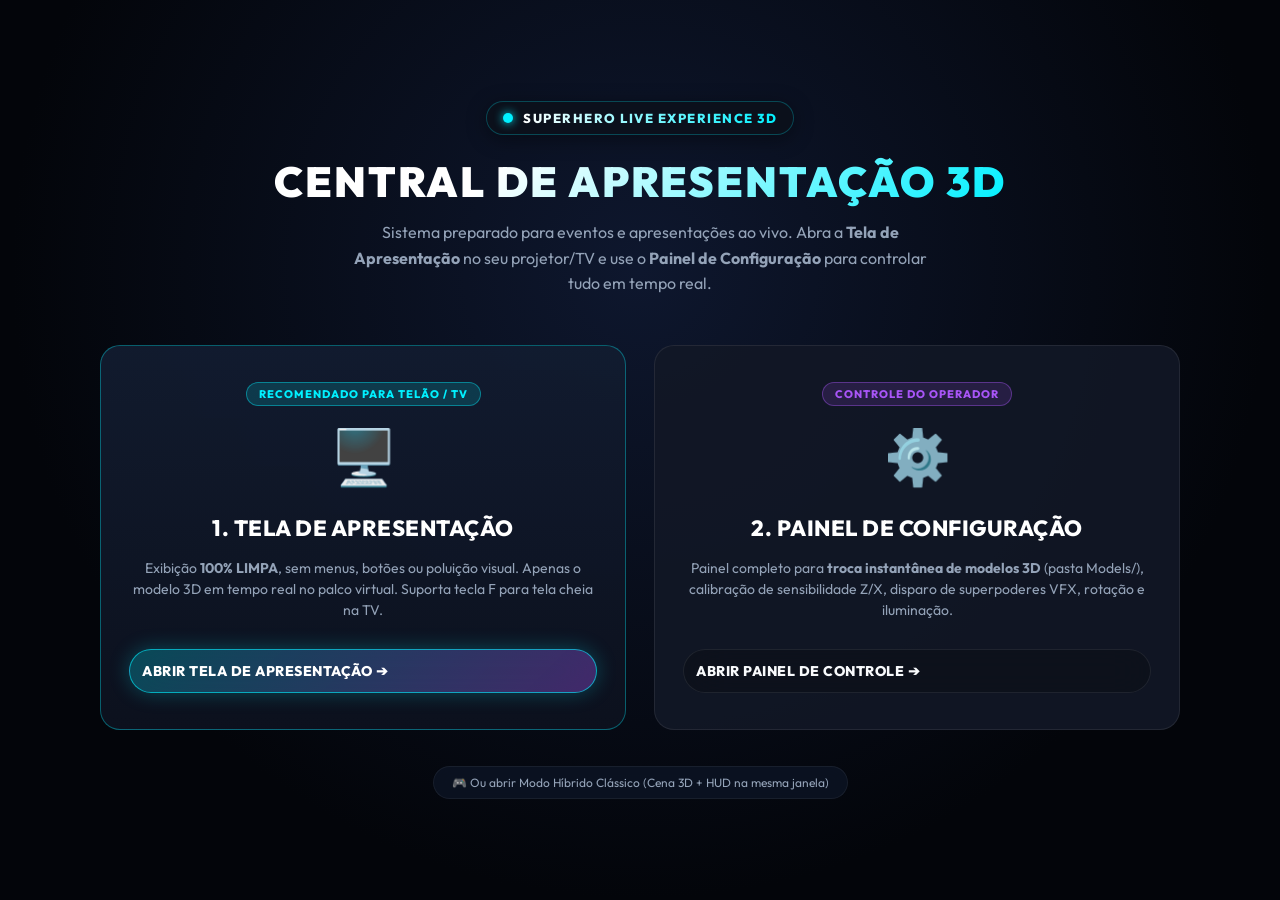
==== render-engine-web/index.html @ 76c5e59f "feat: complete superhero live experience 3d with dual-engine hand tracking, gesture analyzer, 6-dof " ====
<!DOCTYPE html>
<html lang="pt-BR">

<head>
    <meta charset="UTF-8">
    <meta name="viewport" content="width=device-width, initial-scale=1.0">
    <title>Superhero Live Experience 3D - Central de Apresentação</title>
    
    <!-- Google Fonts -->
    <link rel="preconnect" href="https://fonts.googleapis.com">
    <link rel="preconnect" href="https://fonts.gstatic.com" crossorigin>
    <link href="https://fonts.googleapis.com/css2?family=Outfit:wght@300;400;500;600;700;800;900&family=JetBrains+Mono:wght@400;500;700&display=swap" rel="stylesheet">
    
    <!-- Styles -->
    <link rel="stylesheet" href="css/style.css?v=3.1.0">
</head>

<body class="dashboard-page">
    <div class="hub-hero">
        <div class="brand-badge" style="margin-bottom: 20px;">
            <span class="pulse-dot"></span>
            <span class="brand-text">SUPERHERO LIVE EXPERIENCE 3D</span>
        </div>

        <h1 class="hub-title">CENTRAL DE APRESENTAÇÃO 3D</h1>
        <p class="hub-subtitle">
            Sistema preparado para eventos e apresentações ao vivo. Abra a <strong>Tela de Apresentação</strong> no seu projetor/TV e use o <strong>Painel de Configuração</strong> para controlar tudo em tempo real.
        </p>

        <div class="hub-cards-grid">
            <!-- Card 1: Clean Presentation Stage -->
            <a href="presentation.html" target="_blank" class="hub-card hub-card-primary">
                <span class="hub-badge">RECOMENDADO PARA TELÃO / TV</span>
                <span class="hub-icon">🖥️</span>
                <h2 class="hub-card-title">1. TELA DE APRESENTAÇÃO</h2>
                <p class="hub-card-desc">
                    Exibição <strong>100% LIMPA</strong>, sem menus, botões ou poluição visual. Apenas o modelo 3D em tempo real no palco virtual. Suporta tecla <kbd>F</kbd> para tela cheia na TV.
                </p>
                <button class="hud-btn btn-hero-glow hub-btn-action">
                    ABRIR TELA DE APRESENTAÇÃO ➔
                </button>
            </a>

            <!-- Card 2: Configuration & Model Dashboard -->
            <a href="config.html" class="hub-card">
                <span class="hub-badge hub-badge-alt">CONTROLE DO OPERADOR</span>
                <span class="hub-icon">⚙️</span>
                <h2 class="hub-card-title">2. PAINEL DE CONFIGURAÇÃO</h2>
                <p class="hub-card-desc">
                    Painel completo para <strong>troca instantânea de modelos 3D</strong> (pasta Models/), calibração de sensibilidade Z/X, disparo de superpoderes VFX, rotação e iluminação.
                </p>
                <button class="hud-btn btn-glass hub-btn-action">
                    ABRIR PAINEL DE CONTROLE ➔
                </button>
            </a>
        </div>

        <div style="margin-top: 36px;">
            <a href="stage_integrated.html" class="shortcut-chip" style="text-decoration: none; padding: 8px 18px; font-size: 12px; display: inline-flex; align-items: center; gap: 8px;">
                <span>🎮 Ou abrir Modo Híbrido Clássico (Cena 3D + HUD na mesma janela)</span>
            </a>
        </div>
    </div>
</body>

</html>
---- render-engine-web/css/style.css ----
/* ==========================================================================
   SUPERHERO LIVE EXPERIENCE 3D - NEXT-GEN DESIGN SYSTEM (DARK GLASSMORPHISM)
   ========================================================================== */

:root {
    --bg-dark: #07090e;
    --bg-surface: rgba(13, 17, 26, 0.75);
    --bg-surface-elevated: rgba(20, 26, 40, 0.85);
    --bg-card: rgba(18, 24, 38, 0.90);
    --bg-card-hover: rgba(28, 38, 60, 0.98);
    
    --border-subtle: rgba(255, 255, 255, 0.08);
    --border-color: rgba(0, 240, 255, 0.25);
    --border-glow: rgba(0, 240, 255, 0.65);
    
    --primary-cyan: #00f0ff;
    --primary-gold: #ffd700;
    --primary-magenta: #ff007f;
    --primary-violet: #a855f7;
    --accent-green: #00ff88;
    --danger-red: #ff3366;

    --text-main: #f8fafc;
    --text-secondary: #94a3b8;
    --text-muted: #64748b;
    
    --font-ui: 'Outfit', -apple-system, BlinkMacSystemFont, 'Segoe UI', Roboto, sans-serif;
    --font-mono: 'JetBrains Mono', monospace;

    --radius-sm: 8px;
    --radius-md: 14px;
    --radius-lg: 20px;
    --radius-full: 9999px;

    --transition-fast: 0.15s cubic-bezier(0.4, 0, 0.2, 1);
    --transition-smooth: 0.25s cubic-bezier(0.16, 1, 0.3, 1);
    --shadow-glow: 0 0 25px rgba(0, 240, 255, 0.35);
    --shadow-card: 0 15px 35px rgba(0, 0, 0, 0.6);
}

* {
    margin: 0;
    padding: 0;
    box-sizing: border-box;
    user-select: none;
    -webkit-font-smoothing: antialiased;
}

body, html {
    width: 100%;
    height: 100%;
    overflow: hidden;
    background-color: var(--bg-dark);
    font-family: var(--font-ui);
    color: var(--text-main);
}

#canvas-container {
    position: absolute;
    top: 0;
    left: 0;
    width: 100vw;
    height: 100vh;
    z-index: 1;
}

/* ==========================================================================
   EXPERIENCE HUD OVERLAY
   ========================================================================== */

#experience-hud {
    position: absolute;
    top: 0;
    left: 0;
    width: 100vw;
    height: 100vh;
    z-index: 10;
    pointer-events: none;
    display: flex;
    flex-direction: column;
    justify-content: space-between;
    padding: 20px 28px;
    box-sizing: border-box;
    transition: opacity 0.35s ease, transform 0.35s ease;
}

body.cinema-mode #experience-hud {
    opacity: 0;
    transform: scale(0.98);
    pointer-events: none !important;
}

.hud-top-left, .hud-top-right {
    display: flex;
    align-items: center;
    gap: 12px;
    pointer-events: auto;
}

.hud-top-right {
    justify-content: flex-end;
    flex-wrap: wrap;
}

/* Brand & Badges */
.brand-badge {
    display: inline-flex;
    align-items: center;
    gap: 10px;
    background: var(--bg-surface);
    backdrop-filter: blur(20px);
    border: 1px solid var(--border-color);
    padding: 8px 16px;
    border-radius: var(--radius-full);
    box-shadow: 0 4px 20px rgba(0, 0, 0, 0.4);
}

.pulse-dot {
    width: 10px;
    height: 10px;
    background-color: var(--primary-cyan);
    border-radius: 50%;
    box-shadow: 0 0 10px var(--primary-cyan);
    animation: pulseGlow 1.8s infinite alternate;
}

@keyframes pulseGlow {
    0% { transform: scale(0.85); opacity: 0.6; box-shadow: 0 0 5px var(--primary-cyan); }
    100% { transform: scale(1.25); opacity: 1; box-shadow: 0 0 16px var(--primary-cyan); }
}

.brand-text {
    font-size: 13px;
    font-weight: 800;
    letter-spacing: 1.5px;
    background: linear-gradient(90deg, #ffffff, var(--primary-cyan));
    -webkit-background-clip: text;
    -webkit-text-fill-color: transparent;
}

.status-badge {
    display: inline-flex;
    align-items: center;
    gap: 8px;
    background: var(--bg-surface);
    backdrop-filter: blur(16px);
    border: 1px solid var(--border-subtle);
    padding: 8px 14px;
    border-radius: var(--radius-full);
    font-size: 11px;
    font-family: var(--font-mono);
    color: var(--text-secondary);
}

.status-badge.connected {
    border-color: rgba(0, 255, 136, 0.4);
    color: var(--accent-green);
    background: rgba(0, 255, 136, 0.08);
}

.active-character-pill {
    display: inline-flex;
    align-items: center;
    gap: 8px;
    background: var(--bg-surface);
    backdrop-filter: blur(16px);
    border: 1px solid rgba(168, 85, 247, 0.3);
    padding: 8px 16px;
    border-radius: var(--radius-full);
    font-size: 12px;
    font-weight: 600;
    color: #e2e8f0;
}

/* Action Buttons */
.hud-btn {
    display: inline-flex;
    align-items: center;
    gap: 8px;
    padding: 9px 16px;
    border-radius: var(--radius-full);
    font-family: var(--font-ui);
    font-size: 12px;
    font-weight: 700;
    letter-spacing: 0.5px;
    cursor: pointer;
    transition: all var(--transition-smooth);
    outline: none;
    border: 1px solid transparent;
}

.btn-glass {
    background: var(--bg-surface);
    backdrop-filter: blur(20px);
    border: 1px solid var(--border-subtle);
    color: var(--text-main);
}

.btn-glass:hover {
    background: var(--bg-surface-elevated);
    border-color: var(--border-color);
    transform: translateY(-2px);
    box-shadow: 0 6px 20px rgba(0, 240, 255, 0.2);
}

.btn-hero-glow {
    background: linear-gradient(135deg, rgba(0, 240, 255, 0.25), rgba(168, 85, 247, 0.35));
    backdrop-filter: blur(20px);
    border: 1px solid rgba(0, 240, 255, 0.6);
    color: #ffffff;
    box-shadow: 0 0 20px rgba(0, 240, 255, 0.25);
}

.btn-hero-glow:hover {
    background: linear-gradient(135deg, rgba(0, 240, 255, 0.4), rgba(168, 85, 247, 0.5));
    border-color: #00f0ff;
    transform: translateY(-2px) scale(1.03);
    box-shadow: 0 0 30px rgba(0, 240, 255, 0.5);
}

.btn-power-glow {
    background: linear-gradient(135deg, #ff007f, #ffd700);
    border: none;
    color: #000000;
    font-weight: 900;
    box-shadow: 0 0 25px rgba(255, 0, 127, 0.5);
    animation: powerPulse 2s infinite alternate;
}

@keyframes powerPulse {
    0% { transform: scale(1); box-shadow: 0 0 15px rgba(255, 0, 127, 0.4); }
    100% { transform: scale(1.03); box-shadow: 0 0 30px rgba(255, 215, 0, 0.7); }
}

.btn-power-glow:hover {
    transform: translateY(-2px) scale(1.06);
    box-shadow: 0 0 35px rgba(255, 215, 0, 0.9);
}

/* Bottom Telemetry Bar */
.hud-bottom-center {
    display: flex;
    flex-direction: column;
    align-items: center;
    gap: 12px;
    pointer-events: auto;
}

.telemetry-bar {
    display: inline-flex;
    align-items: center;
    gap: 16px;
    background: var(--bg-surface);
    backdrop-filter: blur(24px);
    border: 1px solid var(--border-subtle);
    padding: 8px 24px;
    border-radius: var(--radius-full);
    box-shadow: var(--shadow-card);
}

.stat-item {
    display: flex;
    align-items: center;
    gap: 8px;
}

.stat-title {
    font-size: 11px;
    font-weight: 700;
    color: var(--text-muted);
    letter-spacing: 0.5px;
}

.stat-value {
    font-size: 13px;
    font-weight: 700;
    font-family: var(--font-mono);
    color: var(--primary-cyan);
}

.stat-divider {
    width: 1px;
    height: 16px;
    background: var(--border-subtle);
}

.shortcuts-row {
    display: flex;
    align-items: center;
    gap: 8px;
    flex-wrap: wrap;
    justify-content: center;
}

.shortcut-chip {
    font-size: 11px;
    color: var(--text-secondary);
    background: rgba(15, 23, 42, 0.65);
    backdrop-filter: blur(12px);
    border: 1px solid rgba(255, 255, 255, 0.06);
    padding: 4px 10px;
    border-radius: var(--radius-full);
}

.shortcut-chip kbd {
    background: rgba(255, 255, 255, 0.12);
    color: #fff;
    padding: 2px 6px;
    border-radius: 4px;
    font-size: 10px;
    font-family: var(--font-mono);
    margin-right: 4px;
}

/* ==========================================================================
   MODAL DIALOGS (CHARACTER SELECTOR & SETTINGS)
   ========================================================================== */

.modal-overlay {
    position: fixed;
    top: 0;
    left: 0;
    width: 100vw;
    height: 100vh;
    background: rgba(4, 6, 12, 0.85);
    backdrop-filter: blur(16px);
    z-index: 100;
    display: flex;
    align-items: center;
    justify-content: center;
    padding: 24px;
    box-sizing: border-box;
    opacity: 0;
    pointer-events: none;
    transition: opacity var(--transition-smooth);
}

.modal-overlay.open {
    opacity: 1;
    pointer-events: auto;
}

.modal-card {
    background: var(--bg-card);
    border: 1px solid var(--border-color);
    border-radius: var(--radius-lg);
    box-shadow: 0 25px 60px rgba(0, 0, 0, 0.85), var(--shadow-glow);
    display: flex;
    flex-direction: column;
    max-height: 88vh;
    overflow: hidden;
    transform: scale(0.92) translateY(20px);
    transition: transform var(--transition-smooth);
}

.modal-overlay.open .modal-card {
    transform: scale(1) translateY(0);
}

.modal-large {
    width: 100%;
    max-width: 980px;
}

.modal-medium {
    width: 100%;
    max-width: 680px;
}

.modal-header {
    display: flex;
    align-items: center;
    justify-content: space-between;
    padding: 22px 28px;
    border-bottom: 1px solid var(--border-subtle);
    background: rgba(10, 15, 26, 0.7);
}

.modal-title-group {
    display: flex;
    align-items: center;
    gap: 14px;
}

.modal-emoji {
    font-size: 26px;
}

.modal-header h2 {
    font-size: 18px;
    font-weight: 800;
    letter-spacing: 1px;
    color: #ffffff;
}

.modal-subtitle {
    font-size: 12px;
    color: var(--text-secondary);
    margin-top: 2px;
}

.modal-close-btn {
    background: rgba(255, 255, 255, 0.06);
    border: 1px solid var(--border-subtle);
    color: var(--text-secondary);
    width: 36px;
    height: 36px;
    border-radius: 50%;
    display: flex;
    align-items: center;
    justify-content: center;
    font-size: 20px;
    cursor: pointer;
    transition: all var(--transition-fast);
}

.modal-close-btn:hover {
    background: var(--danger-red);
    color: #fff;
    border-color: var(--danger-red);
    transform: rotate(90deg);
}

/* Category Filter Tabs */
.filter-tabs {
    display: flex;
    gap: 8px;
    padding: 14px 28px;
    border-bottom: 1px solid var(--border-subtle);
    background: rgba(6, 9, 16, 0.5);
    overflow-x: auto;
}

.filter-tab {
    background: transparent;
    border: 1px solid var(--border-subtle);
    color: var(--text-secondary);
    padding: 6px 14px;
    border-radius: var(--radius-full);
    font-size: 12px;
    font-weight: 600;
    cursor: pointer;
    transition: all var(--transition-fast);
}

.filter-tab:hover {
    color: #fff;
    border-color: var(--border-color);
}

.filter-tab.active {
    background: rgba(0, 240, 255, 0.15);
    border-color: var(--primary-cyan);
    color: var(--primary-cyan);
}

.modal-body {
    padding: 24px 28px;
    overflow-y: auto;
    display: flex;
    flex-direction: column;
    gap: 20px;
}

/* Models Grid Cards */
.models-grid {
    display: grid;
    grid-template-columns: repeat(auto-fill, minmax(200px, 1fr));
    gap: 16px;
}

.model-card {
    background: rgba(22, 30, 48, 0.65);
    border: 1px solid var(--border-subtle);
    border-radius: var(--radius-md);
    padding: 18px;
    display: flex;
    flex-direction: column;
    align-items: center;
    text-align: center;
    gap: 10px;
    cursor: pointer;
    transition: all var(--transition-smooth);
    position: relative;
    overflow: hidden;
}

.model-card:hover {
    background: rgba(30, 42, 68, 0.9);
    border-color: var(--primary-cyan);
    transform: translateY(-4px);
    box-shadow: 0 10px 25px rgba(0, 240, 255, 0.25);
}

.model-card.active-model {
    border-color: var(--accent-green);
    background: rgba(0, 255, 136, 0.1);
    box-shadow: 0 0 20px rgba(0, 255, 136, 0.25);
}

.model-icon {
    font-size: 36px;
    margin-bottom: 2px;
}

.model-name {
    font-size: 14px;
    font-weight: 700;
    color: #fff;
    line-height: 1.3;
}

.model-tag {
    font-size: 10px;
    font-weight: 600;
    padding: 3px 8px;
    border-radius: var(--radius-full);
    background: rgba(0, 240, 255, 0.15);
    color: var(--primary-cyan);
    border: 1px solid rgba(0, 240, 255, 0.3);
}

.model-size {
    font-size: 11px;
    color: var(--text-muted);
    font-family: var(--font-mono);
}

.btn-select-model {
    width: 100%;
    padding: 7px 12px;
    border-radius: var(--radius-sm);
    background: rgba(255, 255, 255, 0.08);
    border: 1px solid var(--border-subtle);
    color: #fff;
    font-size: 12px;
    font-weight: 700;
    cursor: pointer;
    transition: all var(--transition-fast);
    margin-top: 4px;
}

.model-card:hover .btn-select-model {
    background: var(--primary-cyan);
    color: #000;
    border-color: var(--primary-cyan);
}

.model-card.active-model .btn-select-model {
    background: var(--accent-green);
    color: #000;
    border-color: var(--accent-green);
}

/* Modal Drop Zone */
.modal-drop-zone {
    border: 2px dashed rgba(0, 240, 255, 0.3);
    background: rgba(0, 240, 255, 0.03);
    border-radius: var(--radius-md);
    padding: 20px;
    display: flex;
    align-items: center;
    justify-content: space-between;
    gap: 16px;
    transition: all var(--transition-fast);
}

.modal-drop-zone:hover {
    border-color: var(--primary-cyan);
    background: rgba(0, 240, 255, 0.08);
}

.drop-zone-icon {
    font-size: 28px;
}

.modal-drop-zone strong {
    font-size: 13px;
    color: #fff;
}

.modal-drop-zone p {
    font-size: 11px;
    color: var(--text-secondary);
    margin-top: 2px;
}

.btn-browse {
    padding: 8px 16px;
    background: rgba(255, 255, 255, 0.1);
    border: 1px solid var(--border-subtle);
    color: #fff;
    border-radius: var(--radius-sm);
    font-size: 12px;
    font-weight: 700;
    cursor: pointer;
    transition: all var(--transition-fast);
    white-space: nowrap;
}

.btn-browse:hover {
    background: var(--primary-cyan);
    color: #000;
}

/* Settings Form Controls */
.settings-section {
    background: rgba(18, 24, 38, 0.7);
    border: 1px solid var(--border-subtle);
    border-radius: var(--radius-md);
    padding: 20px;
    display: flex;
    flex-direction: column;
    gap: 16px;
}

.section-title {
    font-size: 13px;
    font-weight: 800;
    letter-spacing: 1px;
    color: var(--primary-cyan);
    border-bottom: 1px solid rgba(255, 255, 255, 0.06);
    padding-bottom: 8px;
}

.setting-row {
    display: flex;
    align-items: center;
    justify-content: space-between;
    gap: 20px;
}

.setting-info {
    display: flex;
    flex-direction: column;
    gap: 2px;
    flex: 1;
}

.setting-info label {
    font-size: 13px;
    font-weight: 600;
    color: #fff;
}

.setting-desc {
    font-size: 11px;
    color: var(--text-muted);
}

.setting-toggle-row {
    display: flex;
    align-items: center;
    justify-content: space-between;
}

/* Range Inputs */
input[type="range"] {
    -webkit-appearance: none;
    width: 180px;
    height: 6px;
    border-radius: 3px;
    background: rgba(255, 255, 255, 0.15);
    outline: none;
}

input[type="range"]::-webkit-slider-thumb {
    -webkit-appearance: none;
    width: 18px;
    height: 18px;
    border-radius: 50%;
    background: var(--primary-cyan);
    cursor: pointer;
    box-shadow: 0 0 10px var(--primary-cyan);
    transition: transform var(--transition-fast);
}

input[type="range"]::-webkit-slider-thumb:hover {
    transform: scale(1.2);
}

/* Toggle Switch */
.switch {
    position: relative;
    display: inline-block;
    width: 44px;
    height: 24px;
}

.switch input {
    opacity: 0;
    width: 0;
    height: 0;
}

.slider-round {
    position: absolute;
    cursor: pointer;
    top: 0; left: 0; right: 0; bottom: 0;
    background-color: rgba(255, 255, 255, 0.15);
    transition: .3s;
    border-radius: 24px;
}

.slider-round:before {
    position: absolute;
    content: "";
    height: 18px;
    width: 18px;
    left: 3px;
    bottom: 3px;
    background-color: white;
    transition: .3s;
    border-radius: 50%;
}

input:checked + .slider-round {
    background-color: var(--primary-cyan);
}

input:checked + .slider-round:before {
    transform: translateX(20px);
}

/* Custom Select & Inputs */
.custom-select, .custom-input {
    background: rgba(10, 15, 24, 0.8);
    border: 1px solid var(--border-subtle);
    color: #fff;
    padding: 8px 14px;
    border-radius: var(--radius-sm);
    font-family: var(--font-ui);
    font-size: 13px;
    outline: none;
    transition: border-color var(--transition-fast);
}

.custom-select:focus, .custom-input:focus {
    border-color: var(--primary-cyan);
    box-shadow: 0 0 10px rgba(0, 240, 255, 0.3);
}

.rotation-actions-row {
    display: flex;
    align-items: center;
    justify-content: space-between;
    padding-top: 8px;
    border-top: 1px solid rgba(255, 255, 255, 0.05);
}

.setting-info-label {
    font-size: 12px;
    color: var(--text-secondary);
}

.btn-group {
    display: flex;
    gap: 8px;
}

.btn-action {
    padding: 6px 12px;
    background: rgba(0, 240, 255, 0.12);
    border: 1px solid var(--primary-cyan);
    color: #fff;
    border-radius: var(--radius-sm);
    font-size: 11px;
    font-weight: 700;
    cursor: pointer;
    transition: all var(--transition-fast);
}

.btn-action:hover {
    background: var(--primary-cyan);
    color: #000;
}

.btn-power-full {
    width: 100%;
    padding: 12px;
    border-radius: var(--radius-sm);
    background: linear-gradient(135deg, var(--primary-magenta), var(--primary-gold));
    border: none;
    color: #000;
    font-size: 13px;
    font-weight: 900;
    letter-spacing: 0.5px;
    cursor: pointer;
    box-shadow: 0 0 20px rgba(255, 0, 127, 0.4);
    transition: all var(--transition-fast);
}

.btn-power-full:hover {
    transform: translateY(-2px);
    box-shadow: 0 0 30px rgba(255, 215, 0, 0.7);
}

/* Server Status Box */
.server-status-box {
    display: flex;
    flex-direction: column;
    gap: 10px;
}

.server-input-group {
    display: flex;
    gap: 8px;
}

.server-input-group input {
    flex: 1;
}

.btn-primary {
    padding: 8px 16px;
    background: var(--primary-cyan);
    border: none;
    color: #000;
    font-weight: 700;
    border-radius: var(--radius-sm);
    cursor: pointer;
    font-size: 12px;
    transition: all var(--transition-fast);
}

.btn-primary:hover {
    box-shadow: 0 0 15px var(--primary-cyan);
}

.status-indicator-line {
    display: flex;
    align-items: center;
    gap: 8px;
    font-size: 12px;
    color: var(--text-secondary);
}

.status-offline { color: var(--danger-red); }
.status-online { color: var(--accent-green); }

/* Toast Notifications */
#toast-container {
    position: fixed;
    bottom: 24px;
    right: 24px;
    z-index: 999;
    display: flex;
    flex-direction: column;
    gap: 8px;
    pointer-events: none;
}

.toast {
    background: var(--bg-card);
    border: 1px solid var(--border-color);
    backdrop-filter: blur(16px);
    color: #fff;
    padding: 12px 20px;
    border-radius: var(--radius-full);
    font-size: 13px;
    font-weight: 600;
    box-shadow: 0 10px 30px rgba(0, 0, 0, 0.5), var(--shadow-glow);
    display: flex;
    align-items: center;
    gap: 10px;
    animation: toastIn 0.3s ease forwards, toastOut 0.3s ease 3.7s forwards;
}

@keyframes toastIn {
    from { transform: translateY(20px) scale(0.9); opacity: 0; }
    to { transform: translateY(0) scale(1); opacity: 1; }
}

@keyframes toastOut {
    from { transform: translateY(0) scale(1); opacity: 1; }
    to { transform: translateY(20px) scale(0.9); opacity: 0; }
}

/* Loading Spinner */
.loading-models {
    display: flex;
    flex-direction: column;
    align-items: center;
    gap: 14px;
    padding: 40px;
    color: var(--text-secondary);
    font-size: 14px;
    grid-column: 1 / -1;
}

.spinner {
    width: 32px;
    height: 32px;
    border: 3px solid rgba(0, 240, 255, 0.2);
    border-top-color: var(--primary-cyan);
    border-radius: 50%;
    animation: spin 0.8s linear infinite;
}

@keyframes spin {
    to { transform: rotate(360deg); }
}

/* Custom Scrollbar */
::-webkit-scrollbar {
    width: 6px;
    height: 6px;
}

::-webkit-scrollbar-track {
    background: rgba(0, 0, 0, 0.2);
}

::-webkit-scrollbar-thumb {
    background: rgba(255, 255, 255, 0.15);
    border-radius: 3px;
}

::-webkit-scrollbar-thumb:hover {
    background: var(--primary-cyan);
}

/* ==========================================================================
   OPERATOR CONFIGURATION DASHBOARD LAYOUT & COMPONENTS
   ========================================================================== */

body.dashboard-page {
    overflow-y: auto;
    overflow-x: hidden;
    background: radial-gradient(circle at 50% 0%, #0d1527 0%, #050810 70%);
    min-height: 100vh;
}

.dash-navbar {
    position: sticky;
    top: 0;
    z-index: 50;
    display: flex;
    align-items: center;
    justify-content: space-between;
    padding: 16px 28px;
    background: rgba(10, 15, 26, 0.85);
    backdrop-filter: blur(20px);
    border-bottom: 1px solid var(--border-subtle);
    box-shadow: 0 4px 25px rgba(0, 0, 0, 0.4);
}

.dash-nav-left, .dash-nav-right {
    display: flex;
    align-items: center;
    gap: 14px;
}

.dashboard-content {
    display: grid;
    grid-template-columns: 1fr 380px;
    gap: 24px;
    padding: 28px;
    max-width: 1700px;
    margin: 0 auto;
}

@media (max-width: 1200px) {
    .dashboard-content {
        grid-template-columns: 1fr;
    }
}

.section-card {
    background: var(--bg-card);
    border: 1px solid var(--border-subtle);
    border-radius: var(--radius-lg);
    box-shadow: var(--shadow-card);
    padding: 24px;
    display: flex;
    flex-direction: column;
    gap: 20px;
}

.section-card-header {
    display: flex;
    align-items: center;
    justify-content: space-between;
    gap: 20px;
    flex-wrap: wrap;
}

.header-titles {
    display: flex;
    align-items: center;
    gap: 14px;
}

.header-titles h2 {
    font-size: 18px;
    font-weight: 800;
    letter-spacing: 1px;
    color: #fff;
}

.header-titles p {
    font-size: 13px;
    color: var(--text-secondary);
    margin-top: 2px;
}

.header-titles p strong {
    color: var(--primary-cyan);
}

.section-emoji {
    font-size: 30px;
}

.search-box {
    display: flex;
    align-items: center;
    gap: 10px;
    background: rgba(10, 15, 26, 0.6);
    border: 1px solid var(--border-subtle);
    border-radius: var(--radius-full);
    padding: 6px 16px;
    width: 320px;
    max-width: 100%;
}

.search-box:focus-within {
    border-color: var(--primary-cyan);
    box-shadow: 0 0 15px rgba(0, 240, 255, 0.2);
}

.search-box input {
    background: transparent;
    border: none;
    outline: none;
    color: #fff;
    font-size: 13px;
    width: 100%;
}

.search-icon {
    font-size: 14px;
    opacity: 0.6;
}

.models-grid-container {
    max-height: 600px;
    overflow-y: auto;
    padding-right: 6px;
}

.model-badge-top {
    position: absolute;
    top: 8px;
    right: 8px;
    font-size: 9px;
    font-weight: 800;
    letter-spacing: 0.5px;
    color: var(--accent-green);
    background: rgba(0, 255, 136, 0.15);
    border: 1px solid rgba(0, 255, 136, 0.4);
    padding: 2px 8px;
    border-radius: var(--radius-full);
}

.no-models-msg {
    display: flex;
    flex-direction: column;
    align-items: center;
    gap: 10px;
    padding: 40px;
    color: var(--text-secondary);
    font-size: 14px;
    grid-column: 1 / -1;
}

.no-models-icon {
    font-size: 32px;
}

.settings-sidebar {
    display: flex;
    flex-direction: column;
    gap: 20px;
}

.setting-title-row {
    display: flex;
    align-items: center;
    justify-content: space-between;
    margin-bottom: 2px;
}

.badge-value {
    font-size: 12px;
    font-weight: 700;
    font-family: var(--font-mono);
    color: var(--primary-cyan);
    background: rgba(0, 240, 255, 0.1);
    padding: 2px 8px;
    border-radius: 6px;
    border: 1px solid rgba(0, 240, 255, 0.2);
}

.btn-secondary {
    padding: 8px 16px;
    background: rgba(255, 255, 255, 0.08);
    border: 1px solid var(--border-subtle);
    color: var(--text-secondary);
    border-radius: var(--radius-sm);
    font-size: 12px;
    font-weight: 600;
    cursor: pointer;
    transition: all var(--transition-fast);
}

.btn-secondary:hover {
    background: rgba(255, 255, 255, 0.15);
    color: #fff;
    border-color: var(--border-color);
}

/* ==========================================================================
   LANDING HUB / PORTAL STYLES (index.html)
   ========================================================================== */

.hub-hero {
    display: flex;
    flex-direction: column;
    align-items: center;
    justify-content: center;
    min-height: 100vh;
    padding: 40px 24px;
    text-align: center;
    background: radial-gradient(circle at 50% 30%, #0e172e 0%, #03050a 70%);
}

.hub-title {
    font-size: 42px;
    font-weight: 900;
    letter-spacing: 2px;
    background: linear-gradient(135deg, #ffffff 30%, var(--primary-cyan) 100%);
    -webkit-background-clip: text;
    -webkit-text-fill-color: transparent;
    margin-bottom: 12px;
}

.hub-subtitle {
    font-size: 16px;
    color: var(--text-secondary);
    max-width: 600px;
    margin-bottom: 48px;
    line-height: 1.6;
}

.hub-cards-grid {
    display: grid;
    grid-template-columns: repeat(auto-fit, minmax(320px, 1fr));
    gap: 28px;
    max-width: 1080px;
    width: 100%;
}

.hub-card {
    background: var(--bg-card);
    border: 1px solid var(--border-subtle);
    border-radius: var(--radius-lg);
    padding: 36px 28px;
    display: flex;
    flex-direction: column;
    align-items: center;
    text-align: center;
    gap: 16px;
    text-decoration: none;
    color: inherit;
    transition: all var(--transition-smooth);
    position: relative;
    overflow: hidden;
}

.hub-card:hover {
    transform: translateY(-8px);
    border-color: var(--primary-cyan);
    box-shadow: 0 20px 40px rgba(0, 0, 0, 0.7), 0 0 35px rgba(0, 240, 255, 0.3);
}

.hub-card-primary {
    border-color: rgba(0, 240, 255, 0.35);
    background: linear-gradient(180deg, rgba(18, 28, 48, 0.95), rgba(12, 17, 30, 0.98));
}

.hub-icon {
    font-size: 54px;
    margin-bottom: 8px;
}

.hub-card-title {
    font-size: 22px;
    font-weight: 800;
    color: #fff;
    letter-spacing: 0.5px;
}

.hub-card-desc {
    font-size: 14px;
    color: var(--text-secondary);
    line-height: 1.5;
    flex: 1;
}

.hub-badge {
    font-size: 11px;
    font-weight: 800;
    letter-spacing: 1px;
    padding: 4px 12px;
    border-radius: var(--radius-full);
    background: rgba(0, 240, 255, 0.15);
    color: var(--primary-cyan);
    border: 1px solid rgba(0, 240, 255, 0.4);
}

.hub-badge-alt {
    background: rgba(168, 85, 247, 0.15);
    color: var(--primary-violet);
    border-color: rgba(168, 85, 247, 0.4);
}

.hub-btn-action {
    margin-top: 12px;
    width: 100%;
    padding: 12px;
    font-size: 14px;
    font-weight: 800;
    letter-spacing: 0.5px;
    border-radius: var(--radius-full);
}
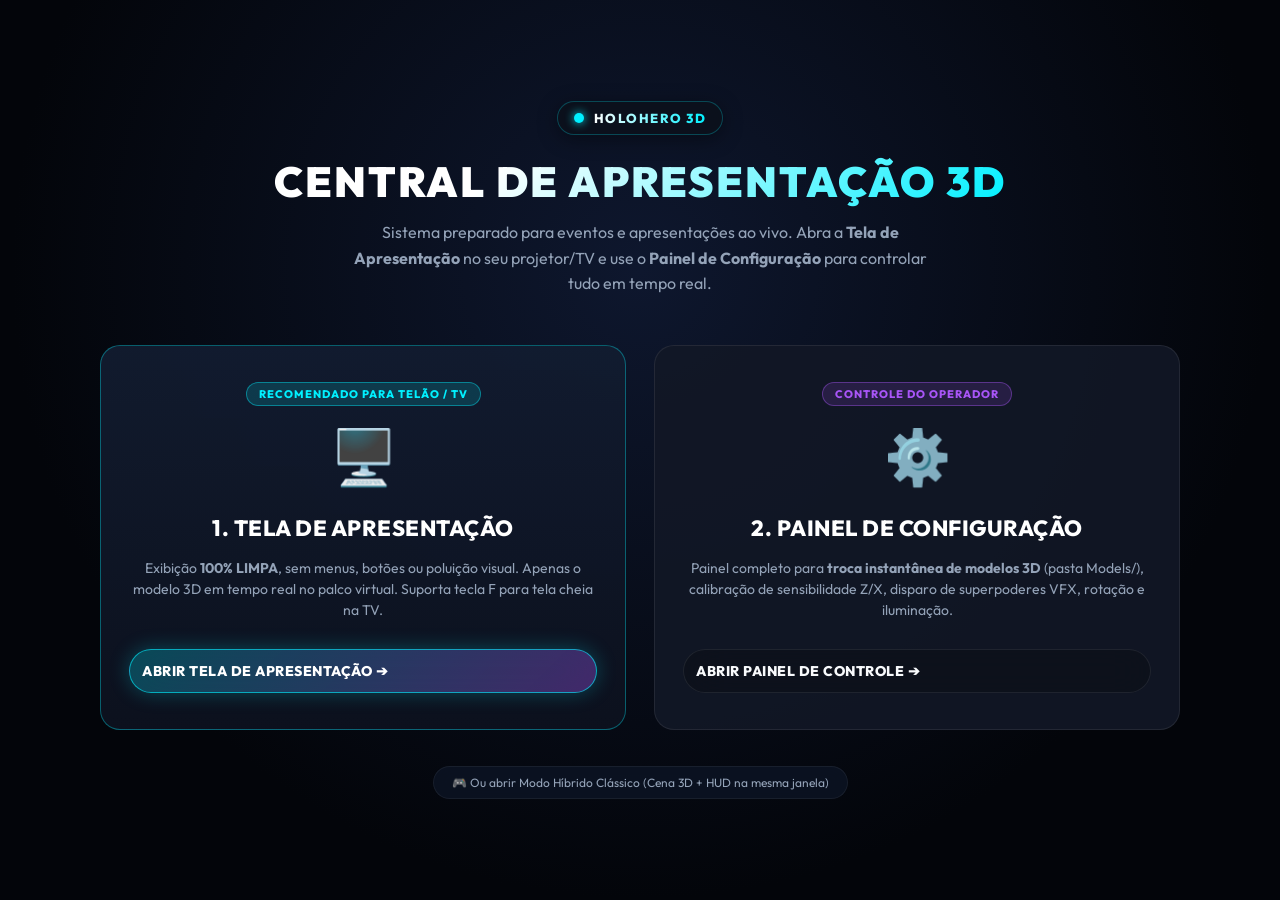
==== commit 55ee3d79: "refactor: rename brand to HoloHero 3D across all documentation, launcher, vision engine and web live" ====
--- a/render-engine-web/index.html
+++ b/render-engine-web/index.html
@@ -4,7 +4,7 @@
 <head>
     <meta charset="UTF-8">
     <meta name="viewport" content="width=device-width, initial-scale=1.0">
-    <title>Superhero Live Experience 3D - Central de Apresentação</title>
+    <title>HoloHero 3D - Central de Apresentação</title>
     
     <!-- Google Fonts -->
     <link rel="preconnect" href="https://fonts.googleapis.com">
@@ -19,7 +19,7 @@
     <div class="hub-hero">
         <div class="brand-badge" style="margin-bottom: 20px;">
             <span class="pulse-dot"></span>
-            <span class="brand-text">SUPERHERO LIVE EXPERIENCE 3D</span>
+            <span class="brand-text">HOLOHERO 3D</span>
         </div>
 
         <h1 class="hub-title">CENTRAL DE APRESENTAÇÃO 3D</h1>
--- a/render-engine-web/css/style.css
+++ b/render-engine-web/css/style.css
@@ -1,5 +1,5 @@
 /* ==========================================================================
-   SUPERHERO LIVE EXPERIENCE 3D - NEXT-GEN DESIGN SYSTEM (DARK GLASSMORPHISM)
+   HOLOHERO 3D - NEXT-GEN DESIGN SYSTEM (DARK GLASSMORPHISM)
    ========================================================================== */
 
 :root {
